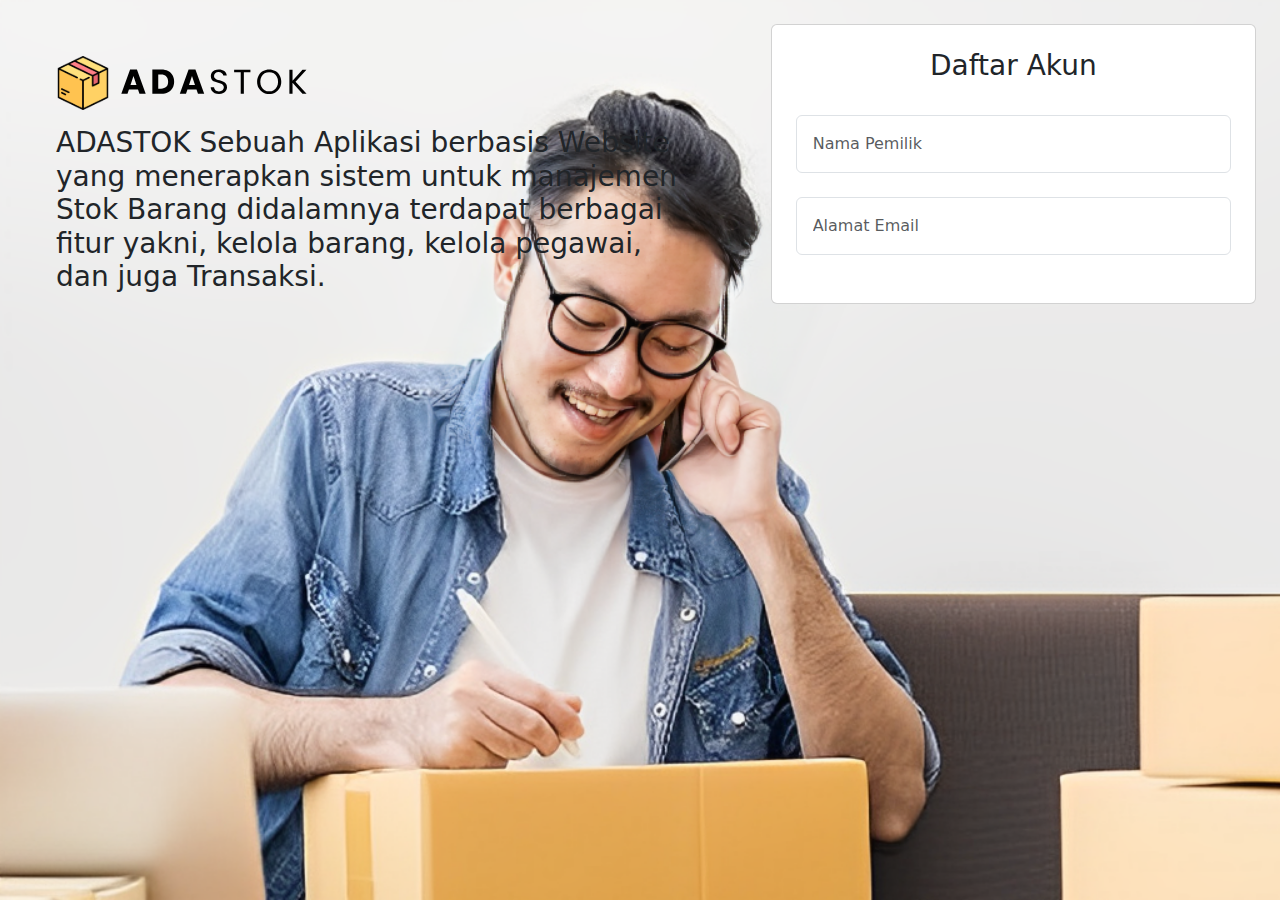
==== index.html @ f9adb34e "first commit" ====
<!DOCTYPE html>
<html lang="en">

<head>
  <meta charset="UTF-8">
  <meta http-equiv="X-UA-Compatible" content="IE=edge">
  <meta name="viewport" content="width=device-width, initial-scale=1.0">
  <title>AdaStok - Login</title>
  <!-- link css -->
  <link rel="stylesheet" href="style.css">
  <!-- boostrap 5 -->
  <link rel="stylesheet" href="https://cdn.jsdelivr.net/npm/bootstrap@5.3.0-alpha1/dist/css/bootstrap.min.css
  ">
</head>

<body>

  <div class="container-fluid">
    <div class="row container-login">
      <div class="col-sm-7 p-5">
        <div class="">
          <img class="p-2 flex-grow-1" src="assets/icon/logo.svg" height="70" alt="logo-adastok">
          <h3 class="p-2">ADASTOK Sebuah Aplikasi berbasis Website yang menerapkan sistem untuk manajemen Stok Barang
            didalamnya
            terdapat berbagai fitur yakni, kelola barang, kelola pegawai, dan juga Transaksi.</h3>
        </div>
      </div>
      <div class="col-sm-5 p-4">
        <div class="card p-4 d-flex flex-column justify-content-center text-center">
          <h3>Daftar Akun</h3>
          <form action="" method="post">
            <input class="form-control p-3 my-4" type="text" placeholder="Nama Pemilik">
            <input class="form-control p-3 my-4" type="text" placeholder="Alamat Email">

          </form>
        </div>
      </div>
    </div>
  </div>

  <!-- boostrap javascript cdn -->
  <script src="https://cdn.jsdelivr.net/npm/bootstrap@5.3.0-alpha1/dist/js/bootstrap.bundle.min.js"></script>
</body>

</html>
---- style.css ----
* {
  margin: 0;
  padding: 0;
  box-sizing: border-box;

}

body {
  background-image: url('assets/img/bg.png');
  background-size: cover;
  background-repeat: no-repeat;
}

.container-login {
  height: 100vh;
}

.row-left {
  height: 100vh;
  /* background-color: red; */
}
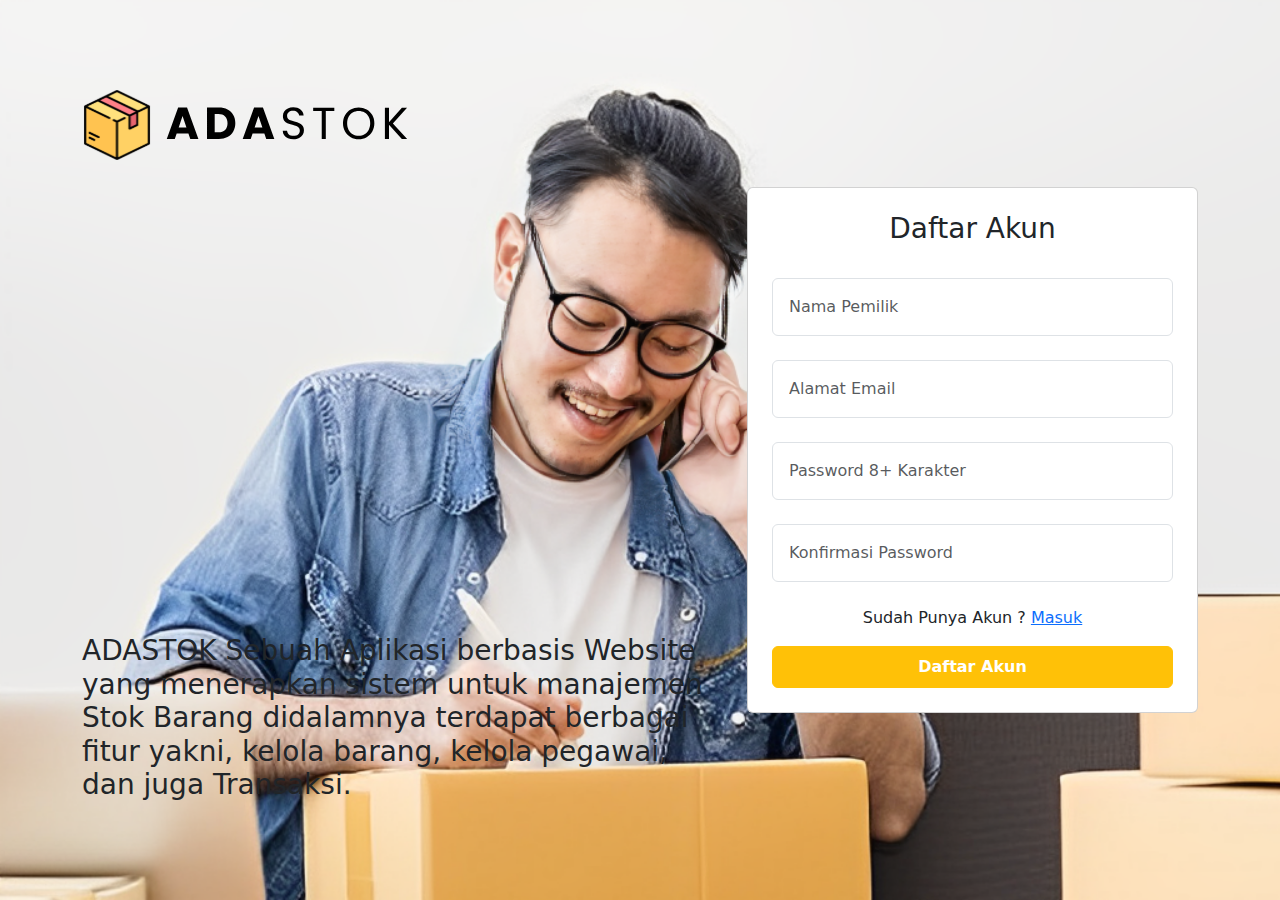
==== commit 442ab0b7: "register login done" ====
--- a/index.html
+++ b/index.html
@@ -5,7 +5,7 @@
   <meta charset="UTF-8">
   <meta http-equiv="X-UA-Compatible" content="IE=edge">
   <meta name="viewport" content="width=device-width, initial-scale=1.0">
-  <title>AdaStok - Login</title>
+  <title>AdaStok - Daftar</title>
   <!-- link css -->
   <link rel="stylesheet" href="style.css">
   <!-- boostrap 5 -->
@@ -15,23 +15,27 @@
 
 <body>
 
-  <div class="container-fluid">
-    <div class="row container-login">
-      <div class="col-sm-7 p-5">
-        <div class="">
-          <img class="p-2 flex-grow-1" src="assets/icon/logo.svg" height="70" alt="logo-adastok">
-          <h3 class="p-2">ADASTOK Sebuah Aplikasi berbasis Website yang menerapkan sistem untuk manajemen Stok Barang
-            didalamnya
-            terdapat berbagai fitur yakni, kelola barang, kelola pegawai, dan juga Transaksi.</h3>
+  <div class="container">
+    <div class="row container-login align-items-center ">
+      <div class="col-md-7">
+        <div class="menu-left">
+          <img src="assets/icon/logo.svg" height="70px" alt="logo-adastok">
+          <h3>ADASTOK Sebuah Aplikasi berbasis Website yang menerapkan sistem untuk manajemen Stok Barang
+            didalamnya terdapat berbagai fitur yakni, kelola barang, kelola pegawai, dan juga Transaksi.</h3>
         </div>
       </div>
-      <div class="col-sm-5 p-4">
-        <div class="card p-4 d-flex flex-column justify-content-center text-center">
+      <div class="col-md-5">
+        <div class="card p-4 text-center">
           <h3>Daftar Akun</h3>
-          <form action="" method="post">
-            <input class="form-control p-3 my-4" type="text" placeholder="Nama Pemilik">
-            <input class="form-control p-3 my-4" type="text" placeholder="Alamat Email">
-
+          <form class="form-group">
+            <input class="form-control p-3 my-4" type="text" placeholder="Nama Pemilik" id="nama">
+            <input class="form-control p-3 my-4" type="email" name="email" placeholder="Alamat Email" id="email">
+            <input class="form-control p-3 my-4" type="password" name="password" placeholder="Password 8+ Karakter"
+              id="password">
+            <input class="form-control p-3 my-4" type="password" name="password" placeholder="Konfirmasi Password"
+              id="confirm_password">
+            <p>Sudah Punya Akun ? <a href="login.html">Masuk</a> </p>
+            <button class="btn btn-warning button-daftar">Daftar Akun</button>
           </form>
         </div>
       </div>
@@ -40,6 +44,44 @@
 
   <!-- boostrap javascript cdn -->
   <script src="https://cdn.jsdelivr.net/npm/bootstrap@5.3.0-alpha1/dist/js/bootstrap.bundle.min.js"></script>
+  <script>
+    const baseUrl = "http://127.0.0.1:8000/api"
+    var message;
+    var form = document.querySelector('form');
+    var nama = document.getElementById('nama');
+    var email = document.getElementById('email');
+    var password = document.getElementById('password');
+    var confirm_password = document.getElementById('confirm_password');
+
+    form.addEventListener('submit', function (e) {
+      e.preventDefault();
+      daftarUser(nama.value, email.value, password.value, confirm_password.value);
+    })
+
+    async function daftarUser(name, email, password, confirm_password) {
+      const data = {
+        name: name,
+        email: email,
+        password: password,
+        password_confirmation: confirm_password,
+      };
+      const response = await fetch(`${baseUrl}/register`, {
+        method: 'POST',
+        headers: {
+          "Content-Type": "application/json"
+        },
+        body: JSON.stringify(data)
+      })
+
+      if (response.status == 201) {
+        window.location.replace('home.html');
+        alert("Berhasil Daftar")
+        return true
+      }
+      alert("Gagal Daftar Akun, Harap perhatikan pengisian Formulir")
+
+    }
+  </script>
 </body>
 
 </html>--- a/style.css
+++ b/style.css
@@ -1,3 +1,13 @@
+:root {
+  --coklat: #E6A851;
+  --white: #ffffff;
+}
+
+/* color */
+.p-color {
+  color: var(--coklat);
+}
+
 * {
   margin: 0;
   padding: 0;
@@ -11,11 +21,23 @@
   background-repeat: no-repeat;
 }
 
+
 .container-login {
   height: 100vh;
 }
 
-.row-left {
-  height: 100vh;
+.menu-left {
+  display: flex;
+  flex-direction: column;
+  justify-content: space-between;
+  align-items: flex-start;
+  height: 80vh;
   /* background-color: red; */
+}
+
+.button-daftar {
+  color: white !important;
+  font-weight: bold !important;
+  width: 100%;
+  padding: 2% 0 !important;
 }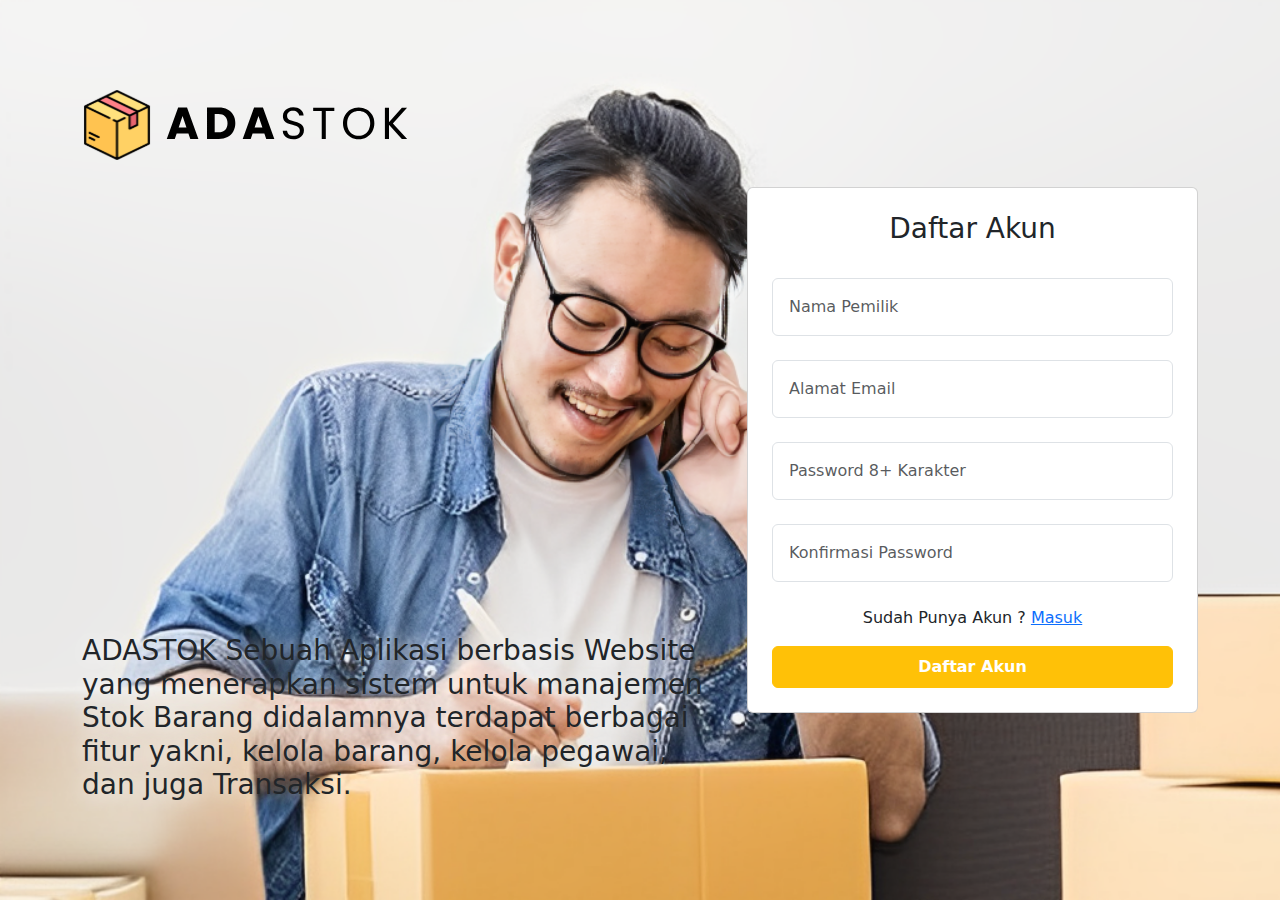
==== commit 16170434: "add auth login & register" ====
--- a/index.html
+++ b/index.html
@@ -5,82 +5,20 @@
   <meta charset="UTF-8">
   <meta http-equiv="X-UA-Compatible" content="IE=edge">
   <meta name="viewport" content="width=device-width, initial-scale=1.0">
-  <title>AdaStok - Daftar</title>
-  <!-- link css -->
-  <link rel="stylesheet" href="style.css">
-  <!-- boostrap 5 -->
-  <link rel="stylesheet" href="https://cdn.jsdelivr.net/npm/bootstrap@5.3.0-alpha1/dist/css/bootstrap.min.css
-  ">
+  <title>AdaStok</title>
 </head>
 
 <body>
-
-  <div class="container">
-    <div class="row container-login align-items-center ">
-      <div class="col-md-7">
-        <div class="menu-left">
-          <img src="assets/icon/logo.svg" height="70px" alt="logo-adastok">
-          <h3>ADASTOK Sebuah Aplikasi berbasis Website yang menerapkan sistem untuk manajemen Stok Barang
-            didalamnya terdapat berbagai fitur yakni, kelola barang, kelola pegawai, dan juga Transaksi.</h3>
-        </div>
-      </div>
-      <div class="col-md-5">
-        <div class="card p-4 text-center">
-          <h3>Daftar Akun</h3>
-          <form class="form-group">
-            <input class="form-control p-3 my-4" type="text" placeholder="Nama Pemilik" id="nama">
-            <input class="form-control p-3 my-4" type="email" name="email" placeholder="Alamat Email" id="email">
-            <input class="form-control p-3 my-4" type="password" name="password" placeholder="Password 8+ Karakter"
-              id="password">
-            <input class="form-control p-3 my-4" type="password" name="password" placeholder="Konfirmasi Password"
-              id="confirm_password">
-            <p>Sudah Punya Akun ? <a href="login.html">Masuk</a> </p>
-            <button class="btn btn-warning button-daftar">Daftar Akun</button>
-          </form>
-        </div>
-      </div>
-    </div>
-  </div>
-
-  <!-- boostrap javascript cdn -->
-  <script src="https://cdn.jsdelivr.net/npm/bootstrap@5.3.0-alpha1/dist/js/bootstrap.bundle.min.js"></script>
   <script>
-    const baseUrl = "http://127.0.0.1:8000/api"
-    var message;
-    var form = document.querySelector('form');
-    var nama = document.getElementById('nama');
-    var email = document.getElementById('email');
-    var password = document.getElementById('password');
-    var confirm_password = document.getElementById('confirm_password');
-
-    form.addEventListener('submit', function (e) {
-      e.preventDefault();
-      daftarUser(nama.value, email.value, password.value, confirm_password.value);
+    var token;
+    window.addEventListener("DOMContentLoaded", function () {
+      token = localStorage.getItem('token');
+      if (token == null) {
+        window.location.replace("page/register.html");
+      } else {
+        window.location.replace("page/login.html");
+      }
     })
-
-    async function daftarUser(name, email, password, confirm_password) {
-      const data = {
-        name: name,
-        email: email,
-        password: password,
-        password_confirmation: confirm_password,
-      };
-      const response = await fetch(`${baseUrl}/register`, {
-        method: 'POST',
-        headers: {
-          "Content-Type": "application/json"
-        },
-        body: JSON.stringify(data)
-      })
-
-      if (response.status == 201) {
-        window.location.replace('home.html');
-        alert("Berhasil Daftar")
-        return true
-      }
-      alert("Gagal Daftar Akun, Harap perhatikan pengisian Formulir")
-
-    }
   </script>
 </body>
 
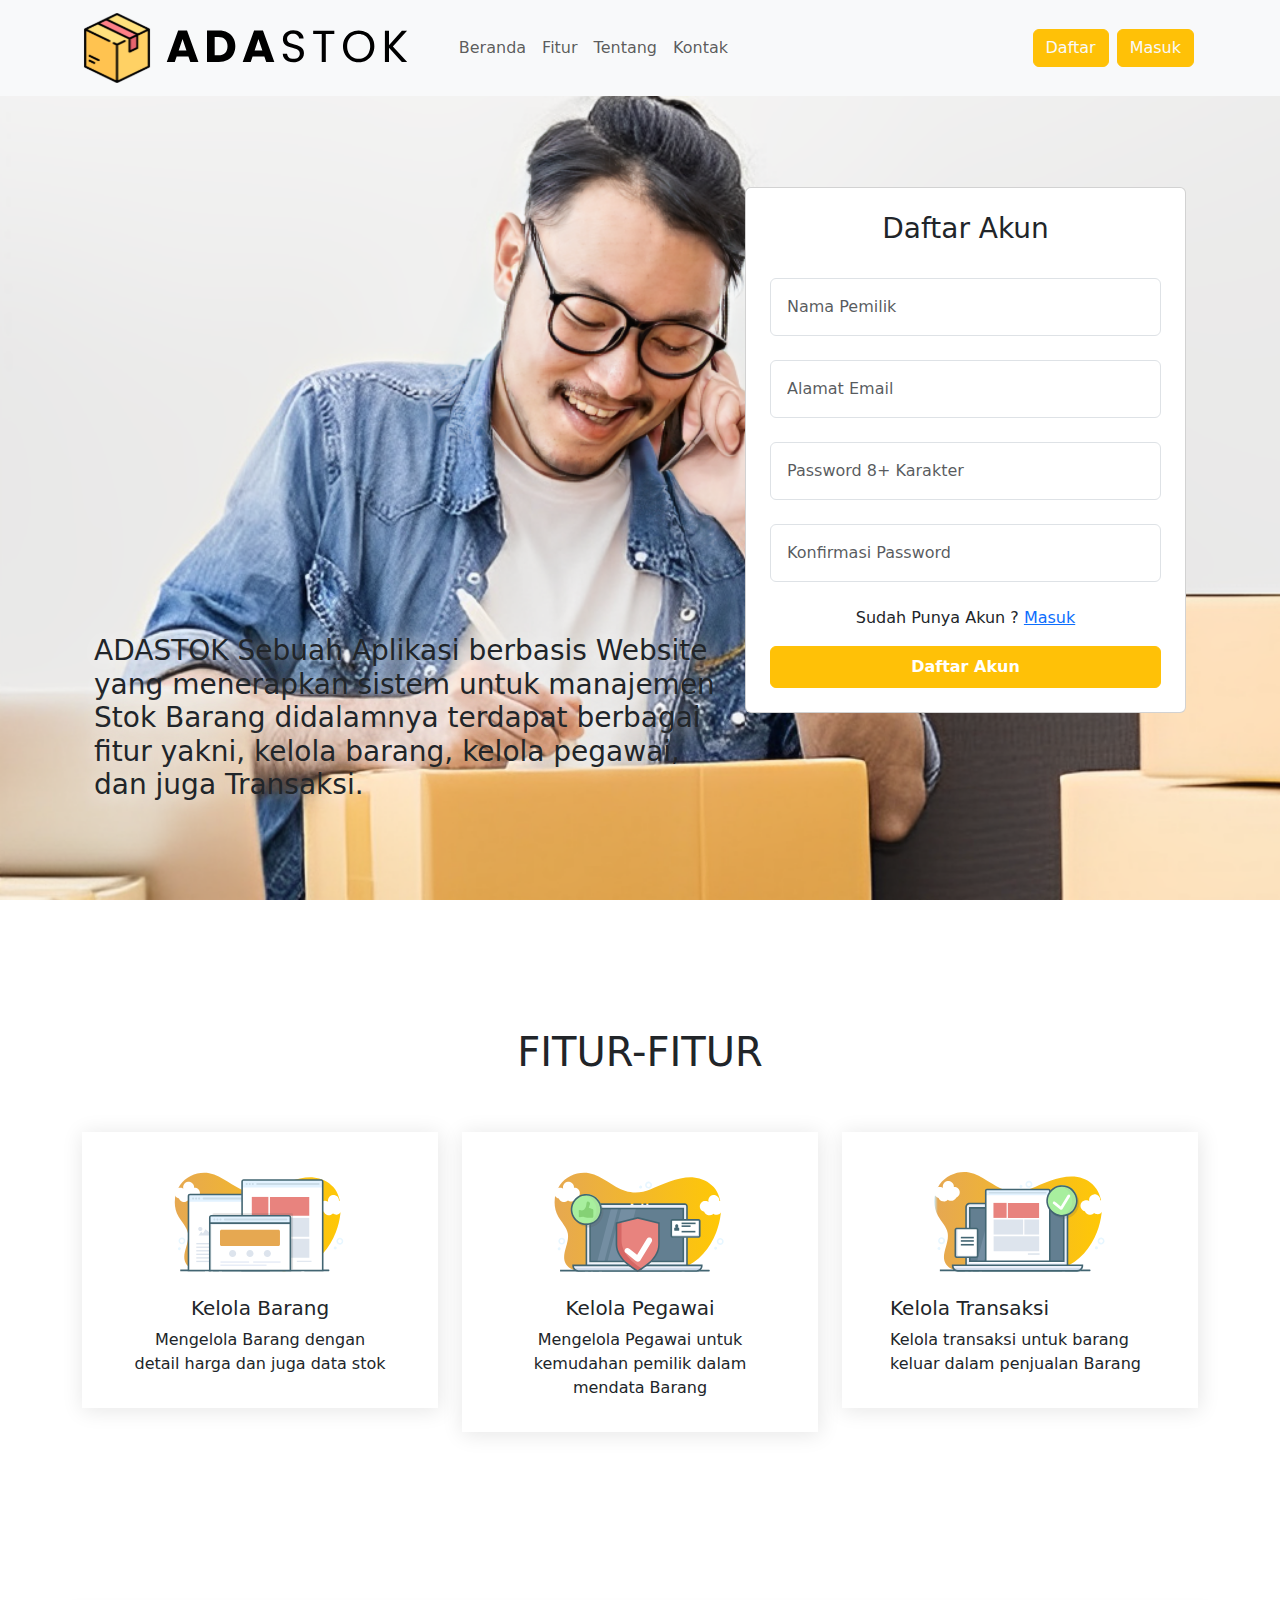
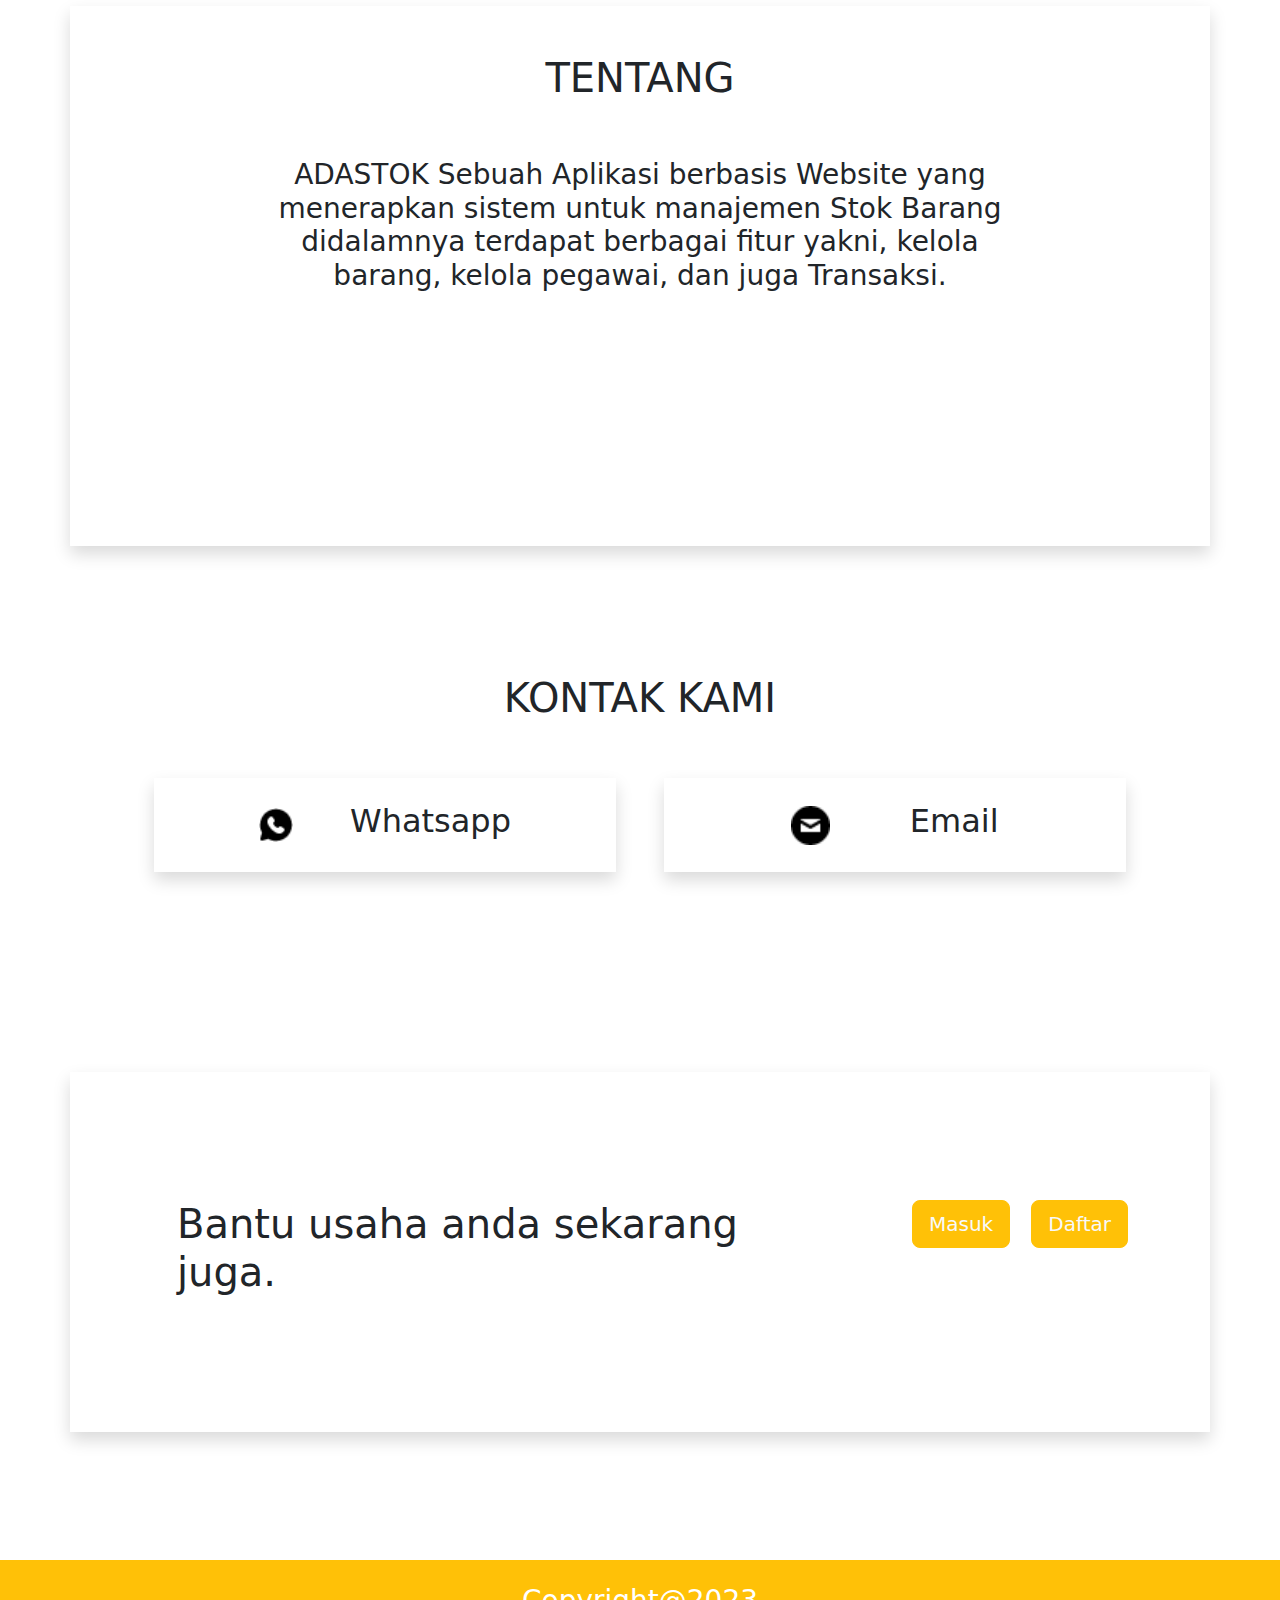
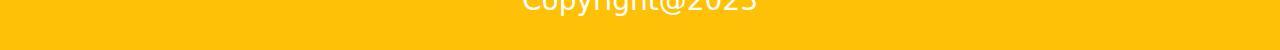
==== commit 8a525059: "landing page add" ====
--- a/index.html
+++ b/index.html
@@ -9,14 +9,15 @@
 </head>
 
 <body>
+  <p>Loadingg....</p>
   <script>
     var token;
     window.addEventListener("DOMContentLoaded", function () {
       token = localStorage.getItem('token');
-      if (token == null) {
+      if (token != null) {
+        window.location.replace("page/dataBarang.html");
+      } else {
         window.location.replace("page/register.html");
-      } else {
-        window.location.replace("page/login.html");
       }
     })
   </script>
